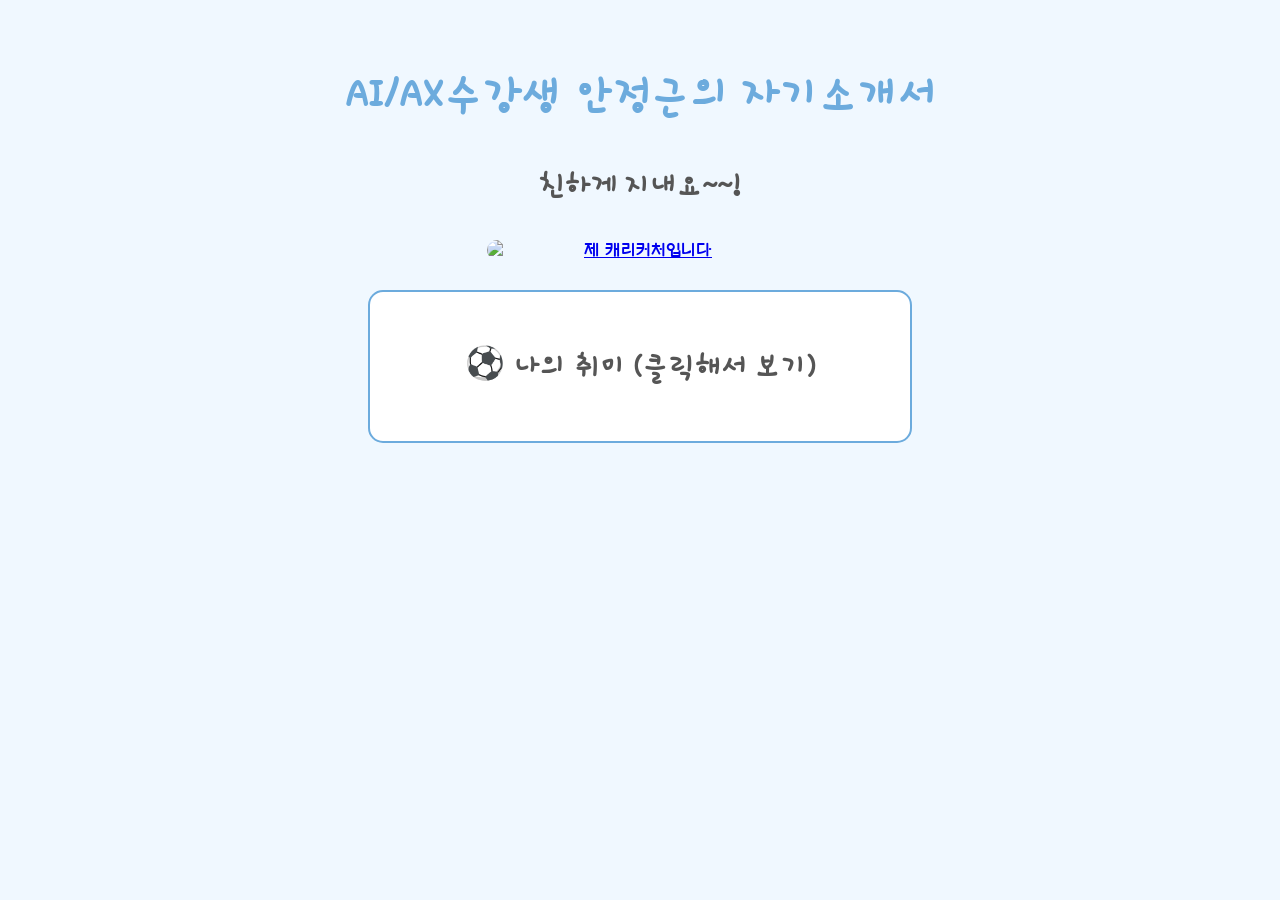
==== index.html @ ffe5250a "Fix typo in hobby link Corrected the typo in the hobby link from 'hoddy' to 'hobby'." ====
<!DOCTYPE html>
<html lang="ko">
<head>
    <meta charset="UTF-8">
    <meta name="viewport" content="width=device-width, initial-scale=1.0">
    <title>자기소개 페이지</title>
    <!-- 폰트 적용 -->
    <link href="https://fonts.googleapis.com/css2?family=Gugi&family=Hi+Melody&display=swap" rel="stylesheet">
    
    <style>
        body {
            background-color: aliceblue; /* 전체 배경색 */
            color: #1c2c5b;
            font-family: "Gugi", sans-serif; /* 기본 폰트 */
            text-align: center;
            padding: 20px;
        }

        h2 { 
            color: #6CABDD; 
            font-family: "Hi Melody", cursive;
            font-size: 3rem;
        }

        h3 { 
            color: #555; 
            font-family: "Hi Melody", cursive;
            font-size: 2rem;
        }

        .main-img {
            width: 25%;
            display: block;
            margin: 20px auto;
            border-radius: 20px;
        }

        .hobby-section {
            background-color: white;
            border: 2px solid #6CABDD;
            padding: 20px;
            margin: 30px auto;
            max-width: 500px;
            border-radius: 15px;
            transition: 0.3s; /* 마우스 올릴 때 부드러운 효과 */
        }
        
        .hobby-section:hover { background-color: #f0f8ff; } /* 마우스 올리면 색 변화 */
    </style>
</head>
<body>
    <h2>AI/AX수강생 안정근의 자기소개서</h2>
    <h3>친하게 지내요~~!</h3>

    <a href="images/caricature.png" target="_blank">
        <img src="images/caricature.png" alt="제 캐리커처입니다" class="main-img"> 
    </a>

    <div class="hobby-section">
        <!-- 오타 수정: hoddy -> hobby -->
        <a href="hoddy.html" style="text-decoration: none; color: inherit;">
            <h3>⚽ 나의 취미 (클릭해서 보기)</h3>
        </a>
    </div>
</body>
</html>
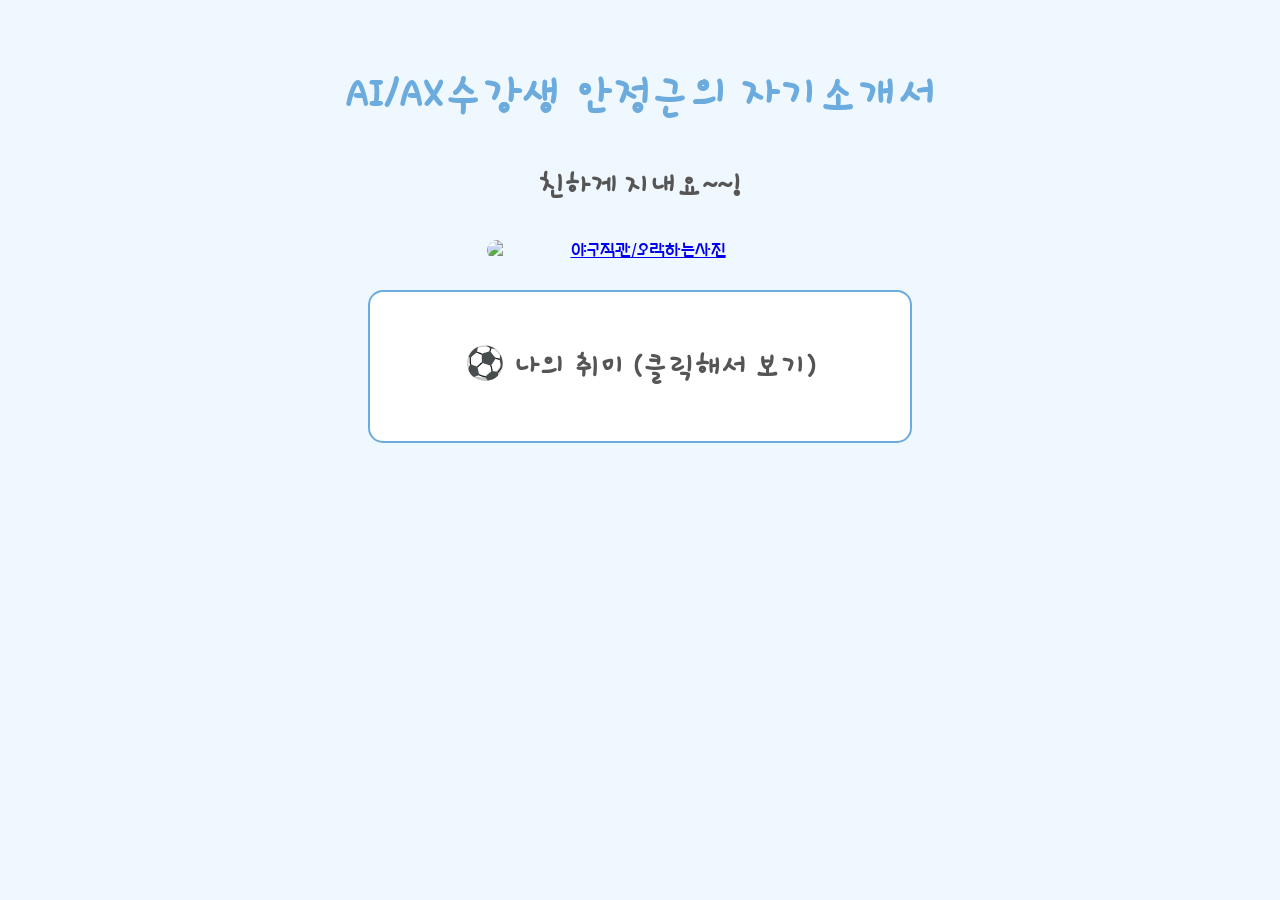
==== commit f2481fe7: "Update index.html" ====
--- a/index.html
+++ b/index.html
@@ -53,7 +53,7 @@
     <h3>친하게 지내요~~!</h3>
 
     <a href="images/caricature.png" target="_blank">
-        <img src="images/caricature.png" alt="제 캐리커처입니다" class="main-img"> 
+        <img src="images2/caricature2.png" alt="야구직관/오락하는사진" class="main-img"> 
     </a>
 
     <div class="hobby-section">
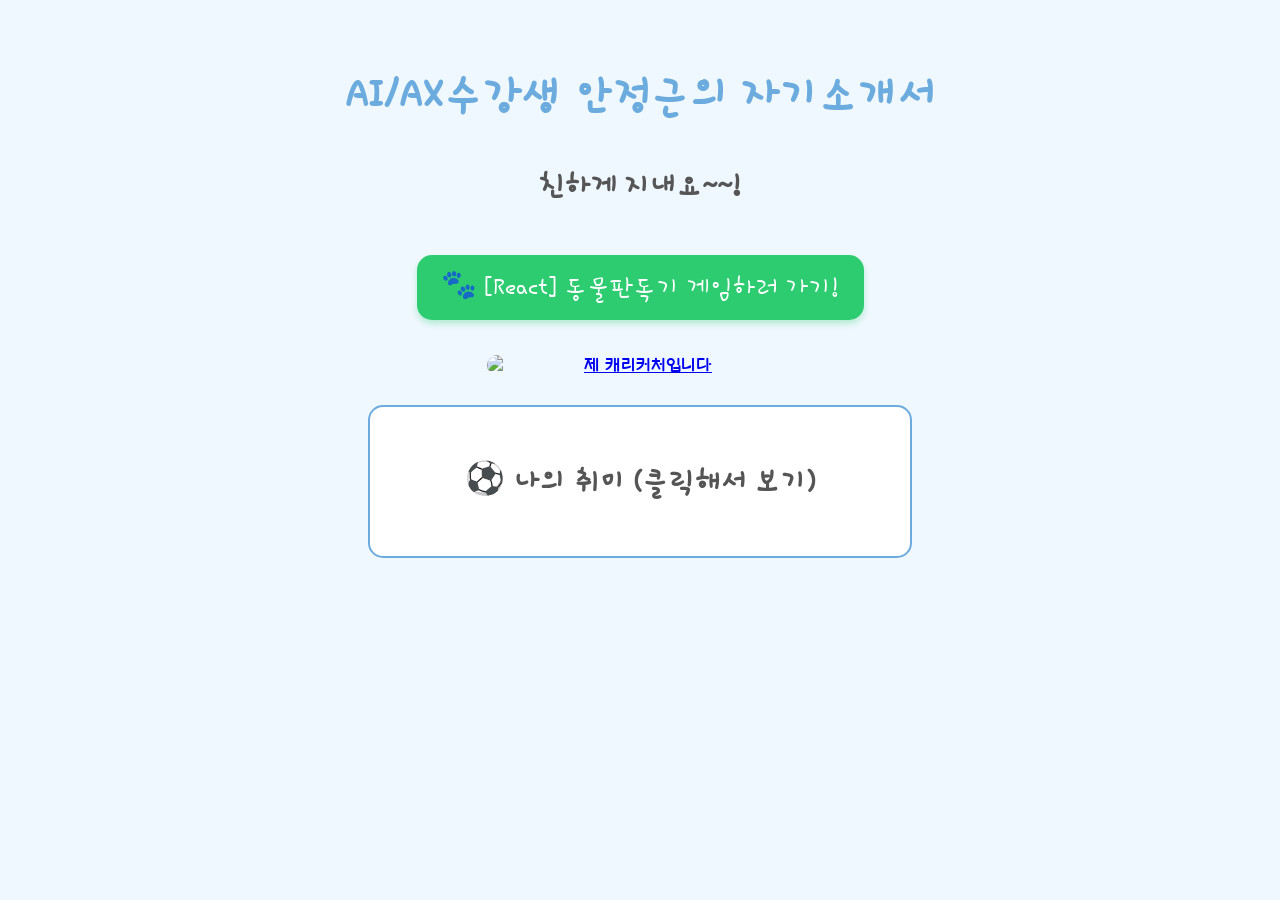
==== commit 5ae11bf3: "Enhance index.html with game link and image updates Added a button linking to the animal recognition" ====
--- a/index.html
+++ b/index.html
@@ -35,6 +35,27 @@
             border-radius: 20px;
         }
 
+        /* 🐾 동물판독기 바로가기 버튼 스타일 추가 */
+        .game-btn {
+            display: inline-block;
+            background-color: #2ecc71; /* 동물판독기 느낌의 초록색 */
+            color: white;
+            text-decoration: none;
+            padding: 12px 24px;
+            font-family: "Hi Melody", cursive;
+            font-size: 1.8rem;
+            border-radius: 15px;
+            box-shadow: 0 4px 6px rgba(46, 204, 113, 0.3);
+            transition: 0.3s ease-in-out;
+            margin: 15px 0;
+        }
+
+        .game-btn:hover {
+            background-color: #27ae60;
+            transform: translateY(-3px); /* 살짝 떠오르는 효과 */
+            box-shadow: 0 6px 12px rgba(46, 204, 113, 0.4);
+        }
+
         .hobby-section {
             background-color: white;
             border: 2px solid #6CABDD;
@@ -51,9 +72,17 @@
 <body>
     <h2>AI/AX수강생 안정근의 자기소개서</h2>
     <h3>친하게 지내요~~!</h3>
+    
+    <!-- 💡 동물판독기 링크 연결 (오타 수정 및 스타일 적용) -->
+    <!-- 로컬에서 React를 켜두셨다면 주소를 "http://localhost:3000" 등으로 변경하여 테스트해 보세요! -->
+    <a href="http://localhost:3000" class="game-btn" target="_blank">
+        🐾 [React] 동물판독기 게임하러 가기!
+    </a>
+    
+    <br>
 
-    <a href="images/caricature.png" target="_blank">
-        <img src="images2/caricature2.png" alt="야구직관/오락하는사진" class="main-img"> 
+    <a href="images2/caricature.png" target="_blank">
+        <img src="images2/caricature.png" alt="제 캐리커처입니다" class="main-img"> 
     </a>
 
     <div class="hobby-section">
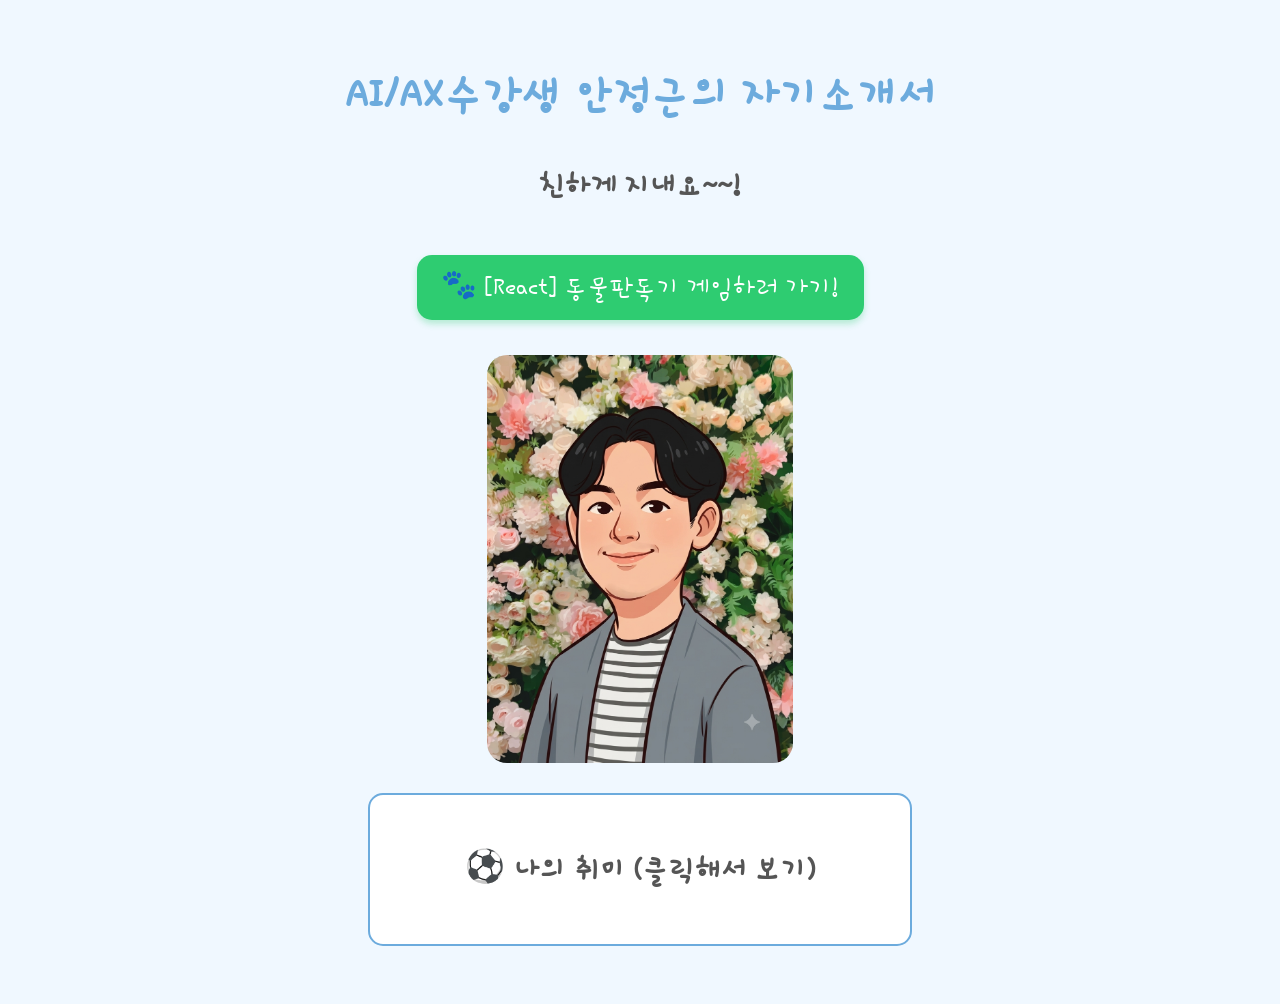
==== commit 28d6e2e2: "Update index.html" ====
--- a/index.html
+++ b/index.html
@@ -75,14 +75,14 @@
     
     <!-- 💡 동물판독기 링크 연결 (오타 수정 및 스타일 적용) -->
     <!-- 로컬에서 React를 켜두셨다면 주소를 "http://localhost:3000" 등으로 변경하여 테스트해 보세요! -->
-    <a href="http://localhost:3000" class="game-btn" target="_blank">
+    <a href="https://anjunggen.github.io/AI_GM/rock-paper-scissors-game" class="game-btn" target="_blank">
         🐾 [React] 동물판독기 게임하러 가기!
     </a>
     
     <br>
 
-    <a href="images2/caricature.png" target="_blank">
-        <img src="images2/caricature.png" alt="제 캐리커처입니다" class="main-img"> 
+    <a href="caricature.png" target="_blank">
+        <img src="caricature.png" alt="제 캐리커처입니다" class="main-img"> 
     </a>
 
     <div class="hobby-section">
